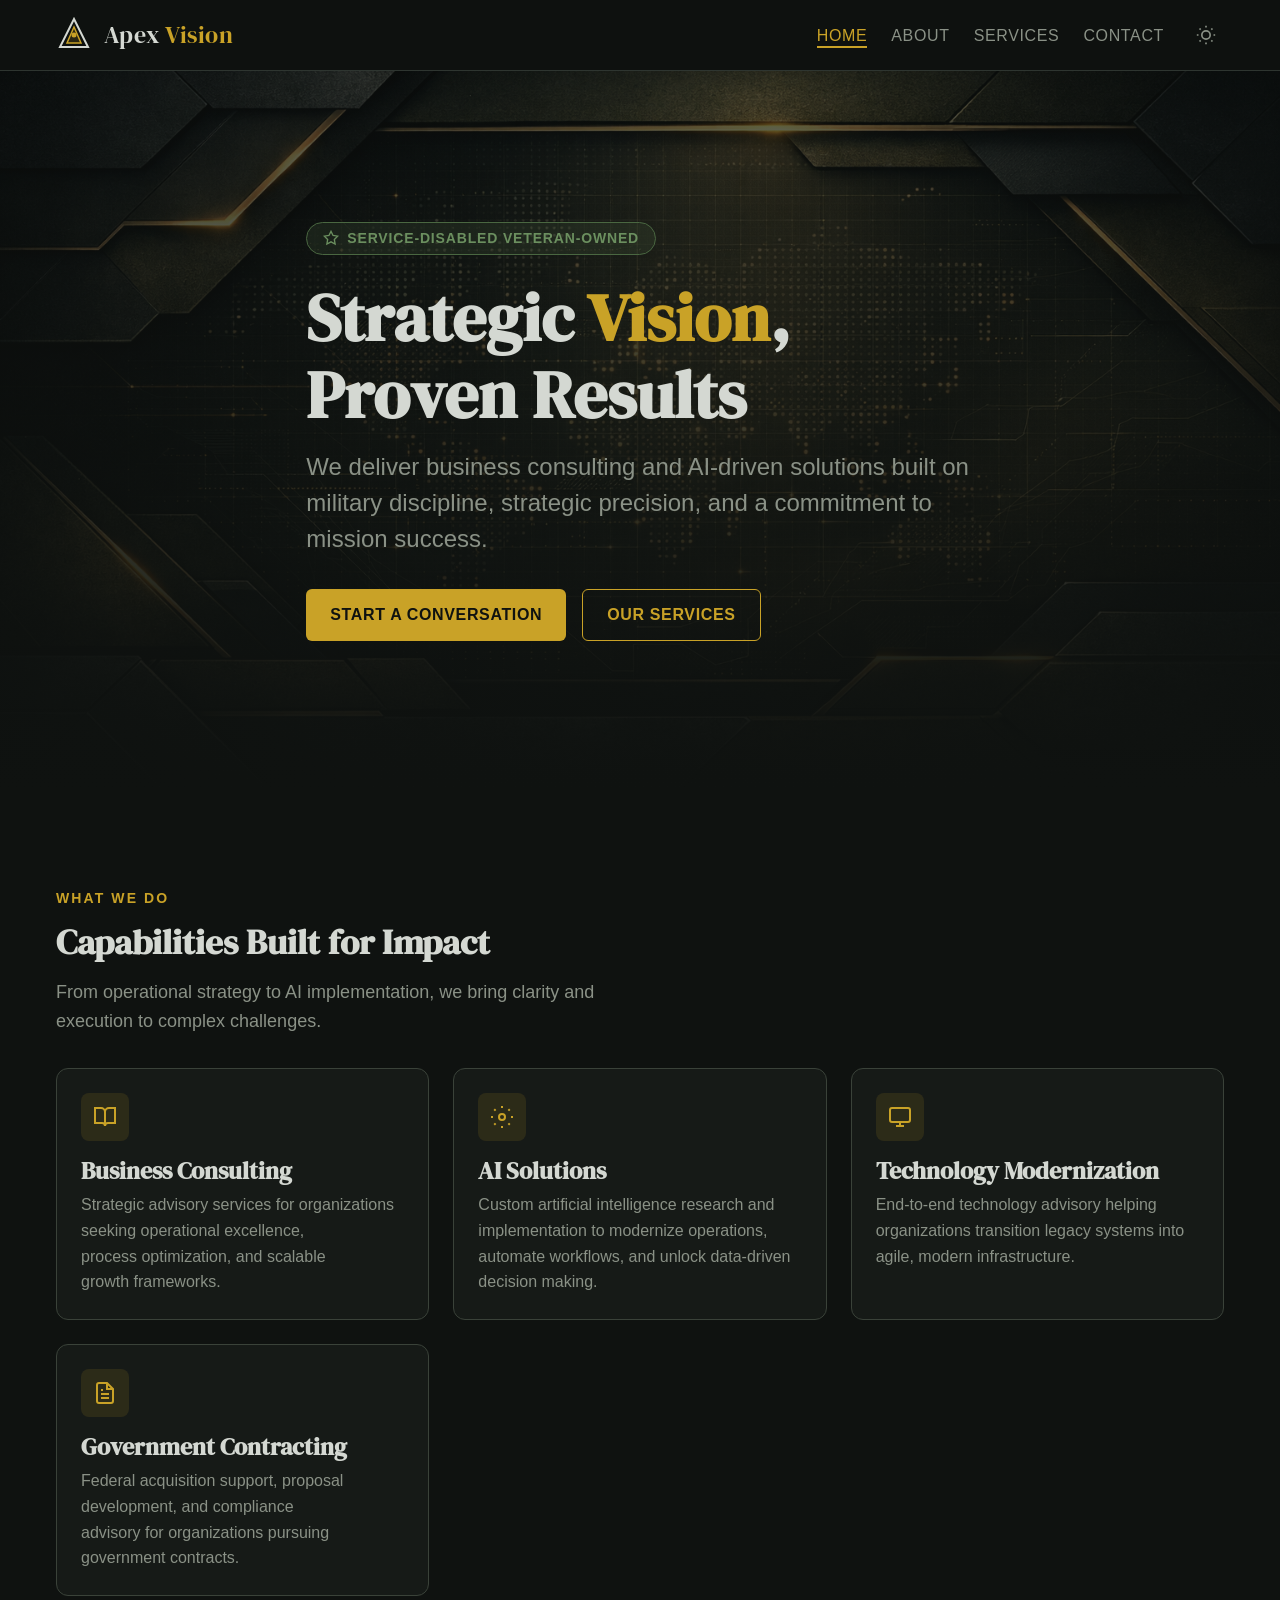
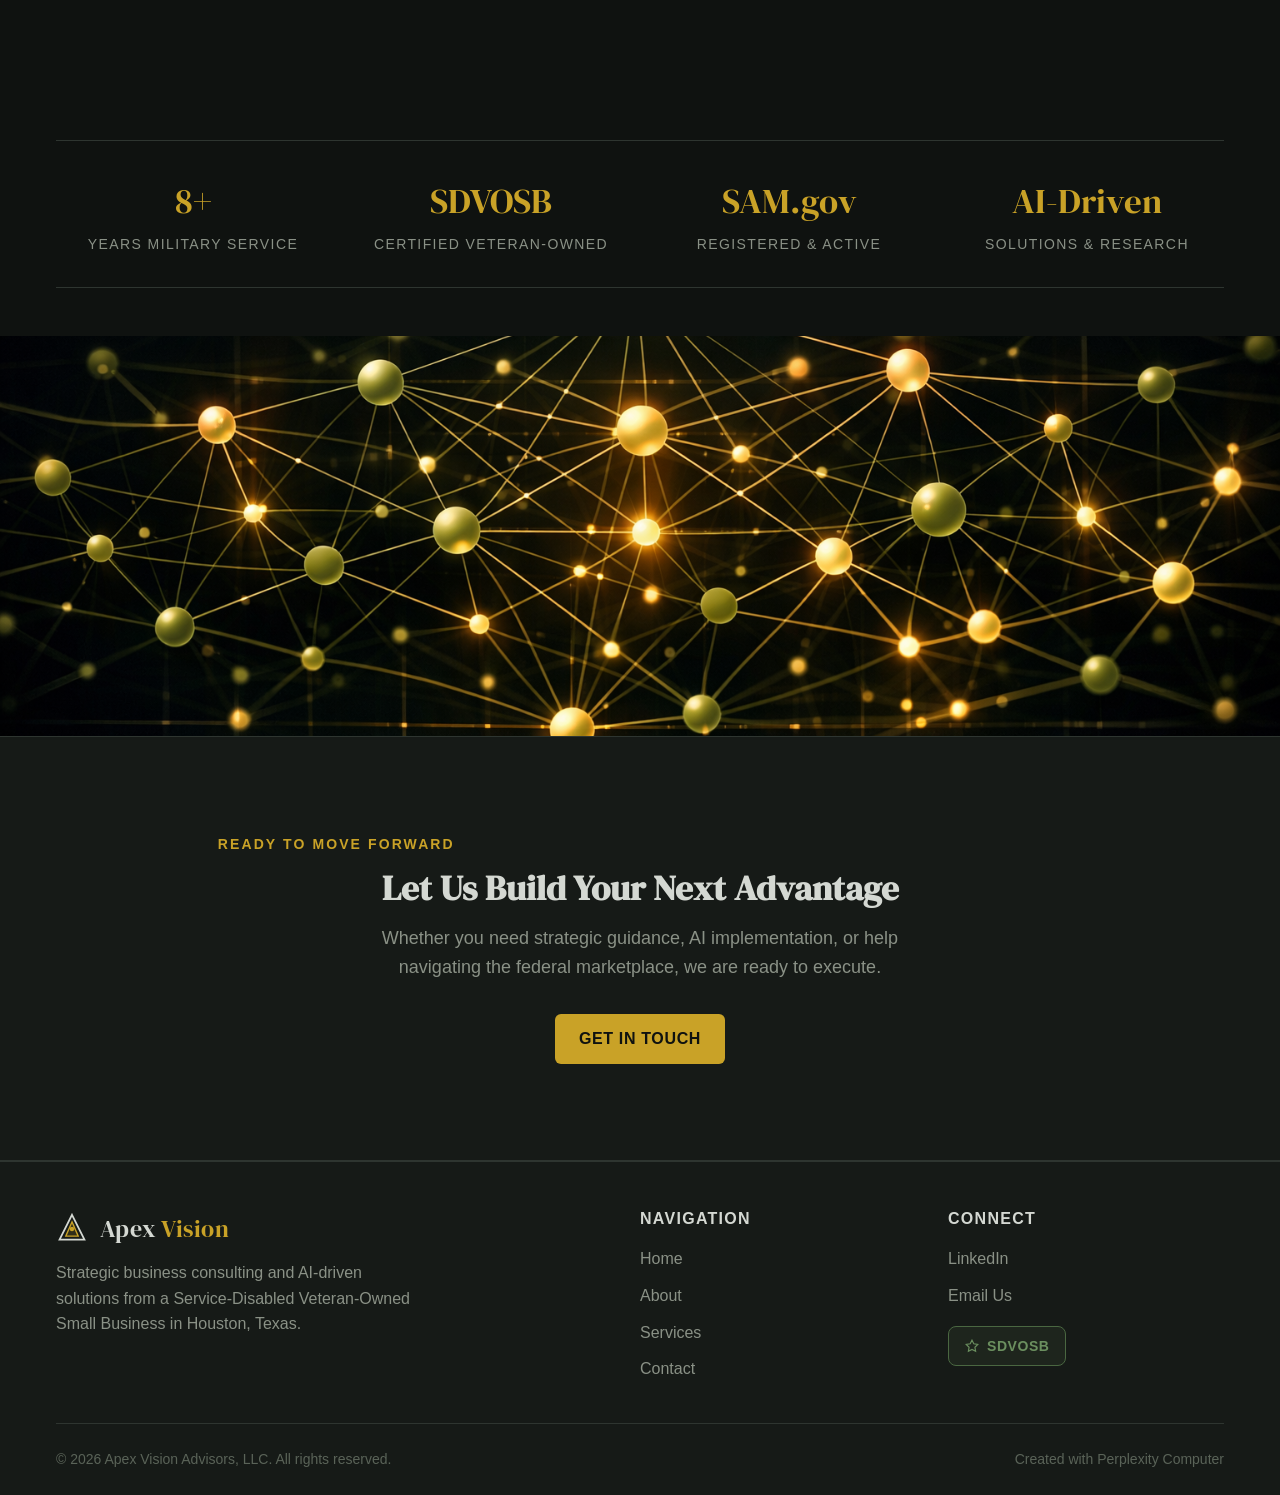
==== index.html @ e8b869d6 "Initial commit via Netlify" ====
<!DOCTYPE html>
<html lang="en" data-theme="dark">
<head>
<!--
   ______                            __
  / ____/___  ____ ___  ____  __  __/ /____  _____
 / /   / __ \/ __ `__ \/ __ \/ / / / __/ _ \/ ___/
/ /___/ /_/ / / / / / / /_/ / /_/ / /_/  __/ /
\____/\____/_/ /_/ /_/ .___/\__,_/\__/\___/_/
                    /_/
        Created with Perplexity Computer
        https://www.perplexity.ai/computer
-->
<meta name="generator" content="Perplexity Computer">
<meta name="author" content="Perplexity Computer">
<meta property="og:see_also" content="https://www.perplexity.ai/computer">
<link rel="author" href="https://www.perplexity.ai/computer">

<meta charset="UTF-8">
<meta name="viewport" content="width=device-width, initial-scale=1.0">
<title>Apex Vision Advisors — Business Consulting & AI Solutions</title>
<meta name="description" content="Apex Vision Advisors is a Service-Disabled Veteran-Owned Small Business delivering strategic consulting and AI-driven solutions to federal and commercial clients.">
<meta property="og:title" content="Apex Vision Advisors — Business Consulting & AI Solutions">
<meta property="og:description" content="Service-Disabled Veteran-Owned consulting firm specializing in business strategy and artificial intelligence.">
<meta property="og:type" content="website">
<link rel="stylesheet" href="./base.css">
<link rel="stylesheet" href="./style.css">
</head>
<body>

<!-- Navigation -->
<nav class="nav" role="navigation" aria-label="Main navigation">
  <div class="nav-inner">
    <a href="./index.html" class="nav-logo" aria-label="Apex Vision Advisors Home">
      <svg width="36" height="36" viewBox="0 0 36 36" fill="none" aria-hidden="true">
        <path d="M18 2L32 30H4L18 2Z" stroke="currentColor" stroke-width="2" fill="none"/>
        <path d="M18 10L25 26H11L18 10Z" stroke="var(--color-primary)" stroke-width="1.5" fill="oklch(from var(--color-primary) l c h / 0.15)"/>
        <circle cx="18" cy="18" r="2.5" fill="var(--color-primary)"/>
      </svg>
      <span class="nav-logo-text">Apex <span>Vision</span></span>
    </a>
    <button class="nav-toggle" aria-label="Toggle menu" onclick="document.querySelector('.nav-links').classList.toggle('open')">
      <span></span><span></span><span></span>
    </button>
    <ul class="nav-links" role="list">
      <li><a href="./index.html" class="active">Home</a></li>
      <li><a href="./about.html">About</a></li>
      <li><a href="./services.html">Services</a></li>
      <li><a href="./contact.html">Contact</a></li>
      <li>
        <button class="theme-toggle" data-theme-toggle aria-label="Switch to light mode">
          <svg width="20" height="20" viewBox="0 0 24 24" fill="none" stroke="currentColor" stroke-width="2">
            <circle cx="12" cy="12" r="5"/><path d="M12 1v2M12 21v2M4.22 4.22l1.42 1.42M18.36 18.36l1.42 1.42M1 12h2M21 12h2M4.22 19.78l1.42-1.42M18.36 5.64l1.42-1.42"/>
          </svg>
        </button>
      </li>
    </ul>
  </div>
</nav>

<!-- Hero Section -->
<section class="hero">
  <div class="hero-bg">
    <img src="./assets/hero-bg.png" alt="" loading="eager">
  </div>
  <div class="hero-content">
    <div class="hero-badge">
      <svg viewBox="0 0 24 24" fill="none" stroke="currentColor" stroke-width="2"><path d="M12 2l3.09 6.26L22 9.27l-5 4.87 1.18 6.88L12 17.77l-6.18 3.25L7 14.14 2 9.27l6.91-1.01L12 2z"/></svg>
      Service-Disabled Veteran-Owned
    </div>
    <h1>Strategic <span class="gold">Vision</span>, Proven Results</h1>
    <p class="hero-sub">We deliver business consulting and AI-driven solutions built on military discipline, strategic precision, and a commitment to mission success.</p>
    <div class="hero-actions">
      <a href="./contact.html" class="btn btn-primary">Start a Conversation</a>
      <a href="./services.html" class="btn btn-outline">Our Services</a>
    </div>
  </div>
</section>

<!-- Services Overview -->
<section class="section">
  <div class="container">
    <p class="section-label reveal">What We Do</p>
    <h2 class="section-title reveal">Capabilities Built for Impact</h2>
    <p class="section-desc reveal">From operational strategy to AI implementation, we bring clarity and execution to complex challenges.</p>

    <div class="services-grid">
      <div class="card reveal">
        <div class="card-icon">
          <svg viewBox="0 0 24 24" fill="none" stroke="currentColor" stroke-width="2"><path d="M2 3h6a4 4 0 0 1 4 4v14a3 3 0 0 0-3-3H2z"/><path d="M22 3h-6a4 4 0 0 0-4 4v14a3 3 0 0 1 3-3h7z"/></svg>
        </div>
        <h3>Business Consulting</h3>
        <p>Strategic advisory services for organizations seeking operational excellence, process optimization, and scalable growth frameworks.</p>
      </div>
      <div class="card reveal">
        <div class="card-icon">
          <svg viewBox="0 0 24 24" fill="none" stroke="currentColor" stroke-width="2"><circle cx="12" cy="12" r="3"/><path d="M12 1v2M12 21v2M4.22 4.22l1.42 1.42M18.36 18.36l1.42 1.42M1 12h2M21 12h2M4.22 19.78l1.42-1.42M18.36 5.64l1.42-1.42"/></svg>
        </div>
        <h3>AI Solutions</h3>
        <p>Custom artificial intelligence research and implementation to modernize operations, automate workflows, and unlock data-driven decision making.</p>
      </div>
      <div class="card reveal">
        <div class="card-icon">
          <svg viewBox="0 0 24 24" fill="none" stroke="currentColor" stroke-width="2"><rect x="2" y="3" width="20" height="14" rx="2" ry="2"/><line x1="8" y1="21" x2="16" y2="21"/><line x1="12" y1="17" x2="12" y2="21"/></svg>
        </div>
        <h3>Technology Modernization</h3>
        <p>End-to-end technology advisory helping organizations transition legacy systems into agile, modern infrastructure.</p>
      </div>
      <div class="card reveal">
        <div class="card-icon">
          <svg viewBox="0 0 24 24" fill="none" stroke="currentColor" stroke-width="2"><path d="M14 2H6a2 2 0 0 0-2 2v16a2 2 0 0 0 2 2h12a2 2 0 0 0 2-2V8z"/><polyline points="14 2 14 8 20 8"/><line x1="16" y1="13" x2="8" y2="13"/><line x1="16" y1="17" x2="8" y2="17"/><polyline points="10 9 9 9 8 9"/></svg>
        </div>
        <h3>Government Contracting</h3>
        <p>Federal acquisition support, proposal development, and compliance advisory for organizations pursuing government contracts.</p>
      </div>
    </div>
  </div>
</section>

<!-- Stats -->
<section class="section" style="padding-top:0;padding-bottom:0;">
  <div class="container">
    <div class="stats-bar reveal">
      <div class="stat">
        <div class="stat-number">8+</div>
        <div class="stat-label">Years Military Service</div>
      </div>
      <div class="stat">
        <div class="stat-number">SDVOSB</div>
        <div class="stat-label">Certified Veteran-Owned</div>
      </div>
      <div class="stat">
        <div class="stat-number">SAM.gov</div>
        <div class="stat-label">Registered & Active</div>
      </div>
      <div class="stat">
        <div class="stat-number">AI-Driven</div>
        <div class="stat-label">Solutions & Research</div>
      </div>
    </div>
  </div>
</section>

<!-- Full-bleed image divider -->
<div class="full-bleed-image reveal">
  <img src="./assets/ai-services.png" alt="Artificial intelligence neural network visualization" loading="lazy">
</div>

<!-- CTA Section -->
<section class="cta-section">
  <div class="container">
    <p class="section-label reveal">Ready to Move Forward</p>
    <h2 class="section-title reveal">Let Us Build Your Next Advantage</h2>
    <p class="section-desc reveal">Whether you need strategic guidance, AI implementation, or help navigating the federal marketplace, we are ready to execute.</p>
    <div style="margin-top:var(--space-8);" class="reveal">
      <a href="./contact.html" class="btn btn-primary">Get in Touch</a>
    </div>
  </div>
</section>

<!-- Footer -->
<footer class="footer">
  <div class="container">
    <div class="footer-grid">
      <div class="footer-brand">
        <a href="./index.html" class="nav-logo" aria-label="Apex Vision Advisors Home">
          <svg width="32" height="32" viewBox="0 0 36 36" fill="none" aria-hidden="true">
            <path d="M18 2L32 30H4L18 2Z" stroke="currentColor" stroke-width="2" fill="none"/>
            <path d="M18 10L25 26H11L18 10Z" stroke="var(--color-primary)" stroke-width="1.5" fill="oklch(from var(--color-primary) l c h / 0.15)"/>
            <circle cx="18" cy="18" r="2.5" fill="var(--color-primary)"/>
          </svg>
          <span class="nav-logo-text">Apex <span>Vision</span></span>
        </a>
        <p>Strategic business consulting and AI-driven solutions from a Service-Disabled Veteran-Owned Small Business in Houston, Texas.</p>
      </div>
      <div>
        <h4>Navigation</h4>
        <ul class="footer-links" role="list">
          <li><a href="./index.html">Home</a></li>
          <li><a href="./about.html">About</a></li>
          <li><a href="./services.html">Services</a></li>
          <li><a href="./contact.html">Contact</a></li>
        </ul>
      </div>
      <div>
        <h4>Connect</h4>
        <ul class="footer-links" role="list">
          <li><a href="https://www.linkedin.com/in/mr-jones2/" target="_blank" rel="noopener noreferrer">LinkedIn</a></li>
          <li><a href="mailto:apexvisionadvisors@gmail.com">Email Us</a></li>
        </ul>
        <div style="margin-top:var(--space-4);">
          <span class="sdvosb-badge">
            <svg width="14" height="14" viewBox="0 0 24 24" fill="none" stroke="currentColor" stroke-width="2"><path d="M12 2l3.09 6.26L22 9.27l-5 4.87 1.18 6.88L12 17.77l-6.18 3.25L7 14.14 2 9.27l6.91-1.01L12 2z"/></svg>
            SDVOSB
          </span>
        </div>
      </div>
    </div>
    <div class="footer-bottom">
      <p>&copy; 2026 Apex Vision Advisors, LLC. All rights reserved.</p>
      <a href="https://www.perplexity.ai/computer" target="_blank" rel="noopener noreferrer">Created with Perplexity Computer</a>
    </div>
  </div>
</footer>

<script src="./app.js"></script>
</body>
</html>
---- base.css ----
/* base.css */
*, *::before, *::after { box-sizing: border-box; margin: 0; padding: 0; }

html {
  -moz-text-size-adjust: none;
  -webkit-text-size-adjust: none;
  text-size-adjust: none;
  -webkit-font-smoothing: antialiased;
  -moz-osx-font-smoothing: grayscale;
  text-rendering: optimizeLegibility;
  scroll-behavior: smooth;
  hanging-punctuation: first last;
  scroll-padding-top: var(--space-16);
}

body {
  min-height: 100dvh;
  line-height: 1.6;
  font-family: var(--font-body, sans-serif);
  font-size: var(--text-base);
  color: var(--color-text);
  background-color: var(--color-bg);
}

img, picture, video, canvas, svg { display: block; max-width: 100%; height: auto; }
ul[role="list"], ol[role="list"] { list-style: none; }
input, button, textarea, select { font: inherit; color: inherit; }

h1, h2, h3, h4, h5, h6 { text-wrap: balance; line-height: 1.15; }
p, li, figcaption { text-wrap: pretty; max-width: 72ch; }

::selection {
  background: oklch(from var(--color-primary) l c h / 0.25);
  color: var(--color-text);
}

:focus-visible {
  outline: 2px solid var(--color-primary);
  outline-offset: 3px;
  border-radius: var(--radius-sm);
}

@media (prefers-reduced-motion: reduce) {
  *, *::before, *::after {
    animation-duration: 0.01ms !important;
    animation-iteration-count: 1 !important;
    transition-duration: 0.01ms !important;
    scroll-behavior: auto !important;
  }
}

button { cursor: pointer; background: none; border: none; }
table { border-collapse: collapse; width: 100%; }

a, button, [role="button"], [role="link"], input, textarea, select {
  transition: color var(--transition-interactive),
              background var(--transition-interactive),
              border-color var(--transition-interactive),
              box-shadow var(--transition-interactive);
}

.sr-only {
  position: absolute; width: 1px; height: 1px; padding: 0; margin: -1px;
  overflow: hidden; clip: rect(0, 0, 0, 0); white-space: nowrap; border-width: 0;
}
---- style.css ----
/* ========================================
   APEX VISION ADVISORS — Design Tokens & Styles
   Military-Inspired: Dark Slate, OD Green, Gold
   ======================================== */

/* --- Fonts --- */
@import url('https://api.fontshare.com/v2/css?f[]=general-sans@400,500,600,700&display=swap');
@import url('https://fonts.googleapis.com/css2?family=DM+Serif+Display:ital@0;1&display=swap');

/* --- Type Scale --- */
:root {
  --text-xs:   clamp(0.75rem,  0.7rem  + 0.25vw, 0.875rem);
  --text-sm:   clamp(0.875rem, 0.8rem  + 0.35vw, 1rem);
  --text-base: clamp(1rem,     0.95rem + 0.25vw, 1.125rem);
  --text-lg:   clamp(1.125rem, 1rem    + 0.75vw, 1.5rem);
  --text-xl:   clamp(1.5rem,   1.2rem  + 1.25vw, 2.25rem);
  --text-2xl:  clamp(2rem,     1.2rem  + 2.5vw,  3.5rem);
  --text-3xl:  clamp(2.5rem,   1rem    + 4vw,    5rem);

  /* Spacing */
  --space-1:  0.25rem;
  --space-2:  0.5rem;
  --space-3:  0.75rem;
  --space-4:  1rem;
  --space-5:  1.25rem;
  --space-6:  1.5rem;
  --space-8:  2rem;
  --space-10: 2.5rem;
  --space-12: 3rem;
  --space-16: 4rem;
  --space-20: 5rem;
  --space-24: 6rem;
  --space-32: 8rem;

  /* Radius */
  --radius-sm: 0.375rem;
  --radius-md: 0.5rem;
  --radius-lg: 0.75rem;
  --radius-xl: 1rem;
  --radius-full: 9999px;

  /* Transitions */
  --transition-interactive: 180ms cubic-bezier(0.16, 1, 0.3, 1);

  /* Content widths */
  --content-narrow: 640px;
  --content-default: 960px;
  --content-wide: 1200px;
  --content-full: 100%;

  /* Fonts */
  --font-display: 'DM Serif Display', Georgia, serif;
  --font-body: 'General Sans', 'Helvetica Neue', sans-serif;
}

/* --- Military-Inspired Color Palette --- */
:root, [data-theme="dark"] {
  /* Surfaces — dark slate */
  --color-bg:             #0f1210;
  --color-surface:        #161a17;
  --color-surface-2:      #1c211e;
  --color-surface-offset: #1a1f1b;
  --color-surface-offset-2: #212722;
  --color-surface-dynamic: #2a302b;
  --color-divider:        #2e3530;
  --color-border:         #3a4239;

  /* Text */
  --color-text:           #d4d8d2;
  --color-text-muted:     #8a9186;
  --color-text-faint:     #5a6358;
  --color-text-inverse:   #0f1210;

  /* Primary — Gold accent */
  --color-primary:        #c9a227;
  --color-primary-hover:  #dbb63a;
  --color-primary-active: #a88520;
  --color-primary-highlight: #3a3524;

  /* OD Green accent */
  --color-green:          #4a6741;
  --color-green-hover:    #5a7a50;
  --color-green-light:    #6b8f5f;

  /* Error */
  --color-error:          #c45050;
  --color-error-hover:    #a83a3a;

  /* Success */
  --color-success:        #5a8a45;
  --color-success-hover:  #4a7535;

  /* Shadows */
  --shadow-sm: 0 1px 2px oklch(0 0 0 / 0.25);
  --shadow-md: 0 4px 12px oklch(0 0 0 / 0.35);
  --shadow-lg: 0 12px 32px oklch(0 0 0 / 0.45);
}

[data-theme="light"] {
  --color-bg:             #f0efe8;
  --color-surface:        #f5f4ef;
  --color-surface-2:      #fafaf6;
  --color-surface-offset: #e8e7e0;
  --color-surface-offset-2: #deddd6;
  --color-surface-dynamic: #d5d4cd;
  --color-divider:        #c8c7c0;
  --color-border:         #b5b4ad;

  --color-text:           #1a1e18;
  --color-text-muted:     #5a5e55;
  --color-text-faint:     #9a9e95;
  --color-text-inverse:   #f0efe8;

  --color-primary:        #8a6e10;
  --color-primary-hover:  #705a08;
  --color-primary-active: #5a4805;
  --color-primary-highlight: #e8e0c0;

  --color-green:          #3a5530;
  --color-green-hover:    #2a4520;
  --color-green-light:    #4a6540;

  --color-error:          #a03030;
  --color-error-hover:    #802020;

  --color-success:        #3a6a25;

  --shadow-sm: 0 1px 2px oklch(0.2 0.01 80 / 0.08);
  --shadow-md: 0 4px 12px oklch(0.2 0.01 80 / 0.10);
  --shadow-lg: 0 12px 32px oklch(0.2 0.01 80 / 0.14);
}

/* ========== GLOBAL COMPONENTS ========== */

/* Nav */
.nav {
  position: sticky;
  top: 0;
  z-index: 100;
  background: oklch(from var(--color-bg) l c h / 0.92);
  backdrop-filter: blur(16px);
  border-bottom: 1px solid var(--color-divider);
  padding: var(--space-4) 0;
}
.nav-inner {
  max-width: var(--content-wide);
  margin-inline: auto;
  padding-inline: var(--space-4);
  display: flex;
  align-items: center;
  justify-content: space-between;
}
.nav-logo {
  display: flex;
  align-items: center;
  gap: var(--space-3);
  text-decoration: none;
  color: var(--color-text);
}
.nav-logo-text {
  font-family: var(--font-display);
  font-size: var(--text-lg);
  letter-spacing: 0.02em;
}
.nav-logo-text span {
  color: var(--color-primary);
}
.nav-links {
  display: flex;
  gap: var(--space-6);
  align-items: center;
  list-style: none;
}
.nav-links a {
  font-size: var(--text-sm);
  color: var(--color-text-muted);
  text-decoration: none;
  font-weight: 500;
  letter-spacing: 0.04em;
  text-transform: uppercase;
  position: relative;
  padding-bottom: 2px;
}
.nav-links a:hover,
.nav-links a.active {
  color: var(--color-primary);
}
.nav-links a::after {
  content: '';
  position: absolute;
  bottom: -2px;
  left: 0;
  width: 0;
  height: 2px;
  background: var(--color-primary);
  transition: width 0.3s ease;
}
.nav-links a:hover::after,
.nav-links a.active::after {
  width: 100%;
}

/* Mobile menu toggle */
.nav-toggle {
  display: none;
  flex-direction: column;
  gap: 5px;
  cursor: pointer;
  padding: var(--space-2);
}
.nav-toggle span {
  width: 24px;
  height: 2px;
  background: var(--color-text);
  transition: all 0.3s ease;
}

@media (max-width: 768px) {
  .nav-toggle { display: flex; }
  .nav-links {
    display: none;
    position: absolute;
    top: 100%;
    left: 0;
    right: 0;
    background: var(--color-surface);
    border-bottom: 1px solid var(--color-divider);
    flex-direction: column;
    padding: var(--space-6) var(--space-4);
    gap: var(--space-4);
  }
  .nav-links.open { display: flex; }
}

/* Theme toggle */
.theme-toggle {
  padding: var(--space-2);
  border-radius: var(--radius-md);
  color: var(--color-text-muted);
}
.theme-toggle:hover {
  color: var(--color-primary);
  background: var(--color-surface-offset);
}

/* Buttons */
.btn {
  display: inline-flex;
  align-items: center;
  gap: var(--space-2);
  padding: var(--space-3) var(--space-6);
  font-size: var(--text-sm);
  font-weight: 600;
  letter-spacing: 0.04em;
  text-transform: uppercase;
  text-decoration: none;
  border-radius: var(--radius-sm);
  transition: all var(--transition-interactive);
}
.btn-primary {
  background: var(--color-primary);
  color: var(--color-text-inverse);
}
.btn-primary:hover {
  background: var(--color-primary-hover);
  box-shadow: 0 0 20px oklch(from var(--color-primary) l c h / 0.3);
}
.btn-outline {
  border: 1px solid var(--color-primary);
  color: var(--color-primary);
  background: transparent;
}
.btn-outline:hover {
  background: var(--color-primary);
  color: var(--color-text-inverse);
}

/* Sections */
.section {
  padding: clamp(var(--space-12), 8vw, var(--space-24)) 0;
}
.container {
  max-width: var(--content-wide);
  margin-inline: auto;
  padding-inline: var(--space-4);
}
.section-label {
  font-size: var(--text-xs);
  font-weight: 600;
  letter-spacing: 0.15em;
  text-transform: uppercase;
  color: var(--color-primary);
  margin-bottom: var(--space-3);
}
.section-title {
  font-family: var(--font-display);
  font-size: var(--text-xl);
  color: var(--color-text);
  margin-bottom: var(--space-4);
}
.section-desc {
  font-size: var(--text-base);
  color: var(--color-text-muted);
  max-width: 60ch;
}

/* Hero */
.hero {
  position: relative;
  min-height: 80vh;
  display: flex;
  align-items: center;
  overflow: hidden;
}
.hero-bg {
  position: absolute;
  inset: 0;
  z-index: 0;
}
.hero-bg img {
  width: 100%;
  height: 100%;
  object-fit: cover;
  opacity: 0.5;
}
.hero-bg::after {
  content: '';
  position: absolute;
  inset: 0;
  background: linear-gradient(
    180deg,
    oklch(from var(--color-bg) l c h / 0.3) 0%,
    oklch(from var(--color-bg) l c h / 0.7) 60%,
    var(--color-bg) 100%
  );
}
.hero-content {
  position: relative;
  z-index: 1;
  max-width: var(--content-wide);
  margin-inline: auto;
  padding: var(--space-16) var(--space-4);
}
.hero-badge {
  display: inline-flex;
  align-items: center;
  gap: var(--space-2);
  padding: var(--space-1) var(--space-4);
  background: oklch(from var(--color-green) l c h / 0.2);
  border: 1px solid var(--color-green);
  border-radius: var(--radius-full);
  font-size: var(--text-xs);
  font-weight: 600;
  letter-spacing: 0.06em;
  text-transform: uppercase;
  color: var(--color-green-light);
  margin-bottom: var(--space-6);
}
.hero-badge svg {
  width: 16px;
  height: 16px;
}
.hero h1 {
  font-family: var(--font-display);
  font-size: var(--text-3xl);
  color: var(--color-text);
  margin-bottom: var(--space-4);
  max-width: 16ch;
}
.hero h1 .gold {
  color: var(--color-primary);
}
.hero-sub {
  font-size: var(--text-lg);
  color: var(--color-text-muted);
  max-width: 50ch;
  margin-bottom: var(--space-8);
  line-height: 1.5;
}
.hero-actions {
  display: flex;
  gap: var(--space-4);
  flex-wrap: wrap;
}

/* Cards */
.card {
  background: var(--color-surface);
  border: 1px solid var(--color-border);
  border-radius: var(--radius-lg);
  padding: var(--space-6);
  transition: all var(--transition-interactive);
}
.card:hover {
  border-color: var(--color-primary);
  box-shadow: 0 0 24px oklch(from var(--color-primary) l c h / 0.08);
  transform: translateY(-2px);
}
.card-icon {
  width: 48px;
  height: 48px;
  background: oklch(from var(--color-primary) l c h / 0.12);
  border-radius: var(--radius-md);
  display: flex;
  align-items: center;
  justify-content: center;
  margin-bottom: var(--space-4);
  color: var(--color-primary);
}
.card-icon svg {
  width: 24px;
  height: 24px;
}
.card h3 {
  font-family: var(--font-display);
  font-size: var(--text-lg);
  margin-bottom: var(--space-2);
}
.card p {
  font-size: var(--text-sm);
  color: var(--color-text-muted);
  line-height: 1.6;
}

/* Services grid */
.services-grid {
  display: grid;
  grid-template-columns: repeat(auto-fill, minmax(min(300px, 100%), 1fr));
  gap: var(--space-6);
  margin-top: var(--space-8);
}

/* Stats bar */
.stats-bar {
  display: grid;
  grid-template-columns: repeat(auto-fit, minmax(150px, 1fr));
  gap: var(--space-6);
  padding: var(--space-8) 0;
  border-top: 1px solid var(--color-divider);
  border-bottom: 1px solid var(--color-divider);
  margin: var(--space-12) 0;
}
.stat {
  text-align: center;
}
.stat-number {
  font-family: var(--font-display);
  font-size: var(--text-xl);
  color: var(--color-primary);
  margin-bottom: var(--space-1);
}
.stat-label {
  font-size: var(--text-xs);
  color: var(--color-text-muted);
  text-transform: uppercase;
  letter-spacing: 0.1em;
}

/* CTA Section */
.cta-section {
  background: var(--color-surface);
  border-top: 1px solid var(--color-divider);
  border-bottom: 1px solid var(--color-divider);
  text-align: center;
  padding: clamp(var(--space-12), 8vw, var(--space-24)) 0;
}
.cta-section .section-title {
  margin-inline: auto;
}
.cta-section .section-desc {
  margin-inline: auto;
  margin-bottom: var(--space-8);
}

/* Full-bleed image */
.full-bleed-image {
  width: 100%;
  max-height: 400px;
  overflow: hidden;
}
.full-bleed-image img {
  width: 100%;
  height: 400px;
  object-fit: cover;
}

/* About page */
.about-hero {
  position: relative;
  padding: clamp(var(--space-16), 10vw, var(--space-32)) 0;
  overflow: hidden;
}
.about-hero-bg {
  position: absolute;
  inset: 0;
  z-index: 0;
}
.about-hero-bg img {
  width: 100%;
  height: 100%;
  object-fit: cover;
  opacity: 0.3;
}
.about-hero-bg::after {
  content: '';
  position: absolute;
  inset: 0;
  background: linear-gradient(180deg, var(--color-bg) 0%, oklch(from var(--color-bg) l c h / 0.6) 50%, var(--color-bg) 100%);
}
.about-content {
  position: relative;
  z-index: 1;
}
.about-grid {
  display: grid;
  grid-template-columns: 1fr 1fr;
  gap: var(--space-12);
  align-items: center;
}
@media (max-width: 768px) {
  .about-grid { grid-template-columns: 1fr; }
}
.about-text h2 {
  font-family: var(--font-display);
  font-size: var(--text-xl);
  margin-bottom: var(--space-4);
}
.about-text p {
  color: var(--color-text-muted);
  margin-bottom: var(--space-4);
  line-height: 1.7;
}

/* Values */
.values-grid {
  display: grid;
  grid-template-columns: repeat(auto-fill, minmax(min(250px, 100%), 1fr));
  gap: var(--space-6);
  margin-top: var(--space-8);
}
.value-card {
  padding: var(--space-6);
  border-left: 3px solid var(--color-primary);
  background: var(--color-surface);
}
.value-card h3 {
  font-family: var(--font-display);
  font-size: var(--text-lg);
  margin-bottom: var(--space-2);
}
.value-card p {
  font-size: var(--text-sm);
  color: var(--color-text-muted);
}

/* Contact form */
.contact-grid {
  display: grid;
  grid-template-columns: 1fr 1.2fr;
  gap: var(--space-12);
}
@media (max-width: 768px) {
  .contact-grid { grid-template-columns: 1fr; }
}
.contact-info-card {
  display: flex;
  align-items: flex-start;
  gap: var(--space-4);
  padding: var(--space-4) 0;
  border-bottom: 1px solid var(--color-divider);
}
.contact-info-card svg {
  width: 20px;
  height: 20px;
  color: var(--color-primary);
  flex-shrink: 0;
  margin-top: 3px;
}
.contact-info-card h4 {
  font-size: var(--text-sm);
  font-weight: 600;
  margin-bottom: var(--space-1);
}
.contact-info-card p,
.contact-info-card a {
  font-size: var(--text-sm);
  color: var(--color-text-muted);
  text-decoration: none;
}
.contact-info-card a:hover {
  color: var(--color-primary);
}
.form-group {
  margin-bottom: var(--space-4);
}
.form-group label {
  display: block;
  font-size: var(--text-sm);
  font-weight: 500;
  margin-bottom: var(--space-2);
  color: var(--color-text);
}
.form-group input,
.form-group textarea,
.form-group select {
  width: 100%;
  padding: var(--space-3) var(--space-4);
  background: var(--color-surface);
  border: 1px solid var(--color-border);
  border-radius: var(--radius-md);
  font-size: var(--text-base);
  color: var(--color-text);
}
.form-group input:focus,
.form-group textarea:focus,
.form-group select:focus {
  outline: none;
  border-color: var(--color-primary);
  box-shadow: 0 0 0 3px oklch(from var(--color-primary) l c h / 0.15);
}
.form-group textarea {
  resize: vertical;
  min-height: 120px;
}
.form-row {
  display: grid;
  grid-template-columns: 1fr 1fr;
  gap: var(--space-4);
}
@media (max-width: 480px) {
  .form-row { grid-template-columns: 1fr; }
}
.form-success {
  display: none;
  padding: var(--space-4);
  background: oklch(from var(--color-success) l c h / 0.15);
  border: 1px solid var(--color-success);
  border-radius: var(--radius-md);
  color: var(--color-success);
  text-align: center;
  font-weight: 500;
}

/* Footer */
.footer {
  background: var(--color-surface);
  border-top: 1px solid var(--color-divider);
  padding: var(--space-12) 0 var(--space-6);
}
.footer-grid {
  display: grid;
  grid-template-columns: 2fr 1fr 1fr;
  gap: var(--space-8);
  margin-bottom: var(--space-8);
}
@media (max-width: 768px) {
  .footer-grid { grid-template-columns: 1fr; }
}
.footer-brand p {
  color: var(--color-text-muted);
  font-size: var(--text-sm);
  margin-top: var(--space-3);
  max-width: 40ch;
}
.footer h4 {
  font-size: var(--text-sm);
  font-weight: 600;
  text-transform: uppercase;
  letter-spacing: 0.08em;
  color: var(--color-text);
  margin-bottom: var(--space-4);
}
.footer-links {
  list-style: none;
}
.footer-links li {
  margin-bottom: var(--space-2);
}
.footer-links a {
  color: var(--color-text-muted);
  font-size: var(--text-sm);
  text-decoration: none;
}
.footer-links a:hover {
  color: var(--color-primary);
}
.footer-bottom {
  border-top: 1px solid var(--color-divider);
  padding-top: var(--space-6);
  display: flex;
  justify-content: space-between;
  align-items: center;
  flex-wrap: wrap;
  gap: var(--space-4);
}
.footer-bottom p,
.footer-bottom a {
  font-size: var(--text-xs);
  color: var(--color-text-faint);
  text-decoration: none;
}
.footer-bottom a:hover {
  color: var(--color-primary);
}

/* SDVOSB badge */
.sdvosb-badge {
  display: inline-flex;
  align-items: center;
  gap: var(--space-2);
  padding: var(--space-2) var(--space-4);
  background: oklch(from var(--color-green) l c h / 0.15);
  border: 1px solid var(--color-green);
  border-radius: var(--radius-md);
  font-size: var(--text-xs);
  font-weight: 600;
  color: var(--color-green-light);
  letter-spacing: 0.04em;
}

/* Page hero (interior pages) */
.page-hero {
  padding: clamp(var(--space-12), 8vw, var(--space-20)) 0;
  border-bottom: 1px solid var(--color-divider);
}
.page-hero h1 {
  font-family: var(--font-display);
  font-size: var(--text-2xl);
  margin-bottom: var(--space-3);
}
.page-hero p {
  font-size: var(--text-base);
  color: var(--color-text-muted);
  max-width: 55ch;
}

/* Scroll reveal animations */
.reveal {
  opacity: 0;
  transform: translateY(20px);
  transition: opacity 0.6s ease, transform 0.6s ease;
}
.reveal.visible {
  opacity: 1;
  transform: translateY(0);
}

/* ========== ENHANCED MOBILE STYLES ========== */
@media (max-width: 768px) {
  /* Hero adjustments */
  .hero {
    min-height: 90vh;
  }
  .hero h1 {
    font-size: clamp(2rem, 6vw, 3rem);
    max-width: 100%;
  }
  .hero-sub {
    font-size: var(--text-base);
  }
  .hero-actions {
    flex-direction: column;
  }
  .hero-actions .btn {
    width: 100%;
    justify-content: center;
    padding: var(--space-4) var(--space-6);
    min-height: 48px;
  }
  .hero-content {
    padding: var(--space-8) var(--space-4);
  }

  /* Cards stack properly */
  .services-grid {
    grid-template-columns: 1fr;
    gap: var(--space-4);
  }
  .card {
    padding: var(--space-5);
  }

  /* Stats bar stacks */
  .stats-bar {
    grid-template-columns: 1fr 1fr;
    gap: var(--space-4);
  }

  /* About grid */
  .about-grid {
    grid-template-columns: 1fr;
    gap: var(--space-8);
  }

  /* Values stack */
  .values-grid {
    grid-template-columns: 1fr;
    gap: var(--space-4);
  }

  /* Contact grid */
  .contact-grid {
    grid-template-columns: 1fr;
    gap: var(--space-8);
  }
  .form-row {
    grid-template-columns: 1fr;
  }

  /* Footer stacks */
  .footer-grid {
    grid-template-columns: 1fr;
    gap: var(--space-6);
  }
  .footer-bottom {
    flex-direction: column;
    text-align: center;
  }

  /* Section spacing tighter on mobile */
  .section {
    padding: var(--space-10) 0;
  }
  .section-title {
    font-size: clamp(1.3rem, 5vw, 2rem);
  }
  .page-hero h1 {
    font-size: clamp(1.5rem, 6vw, 2.5rem);
  }

  /* Full bleed image shorter on mobile */
  .full-bleed-image img {
    height: 250px;
  }

  /* Nav open state */
  .nav-links.open {
    display: flex;
  }

  /* Touch-friendly tap targets */
  .nav-links a {
    padding: var(--space-2) 0;
    min-height: 44px;
    display: flex;
    align-items: center;
  }
  .contact-info-card a,
  .footer-links a {
    min-height: 44px;
    display: inline-flex;
    align-items: center;
  }
}

/* Extra small screens (iPhone SE, 375px) */
@media (max-width: 400px) {
  .hero h1 {
    font-size: 1.75rem;
  }
  .hero-badge {
    font-size: 0.65rem;
  }
  .stats-bar {
    grid-template-columns: 1fr;
  }
  .stat-number {
    font-size: var(--text-lg);
  }
}
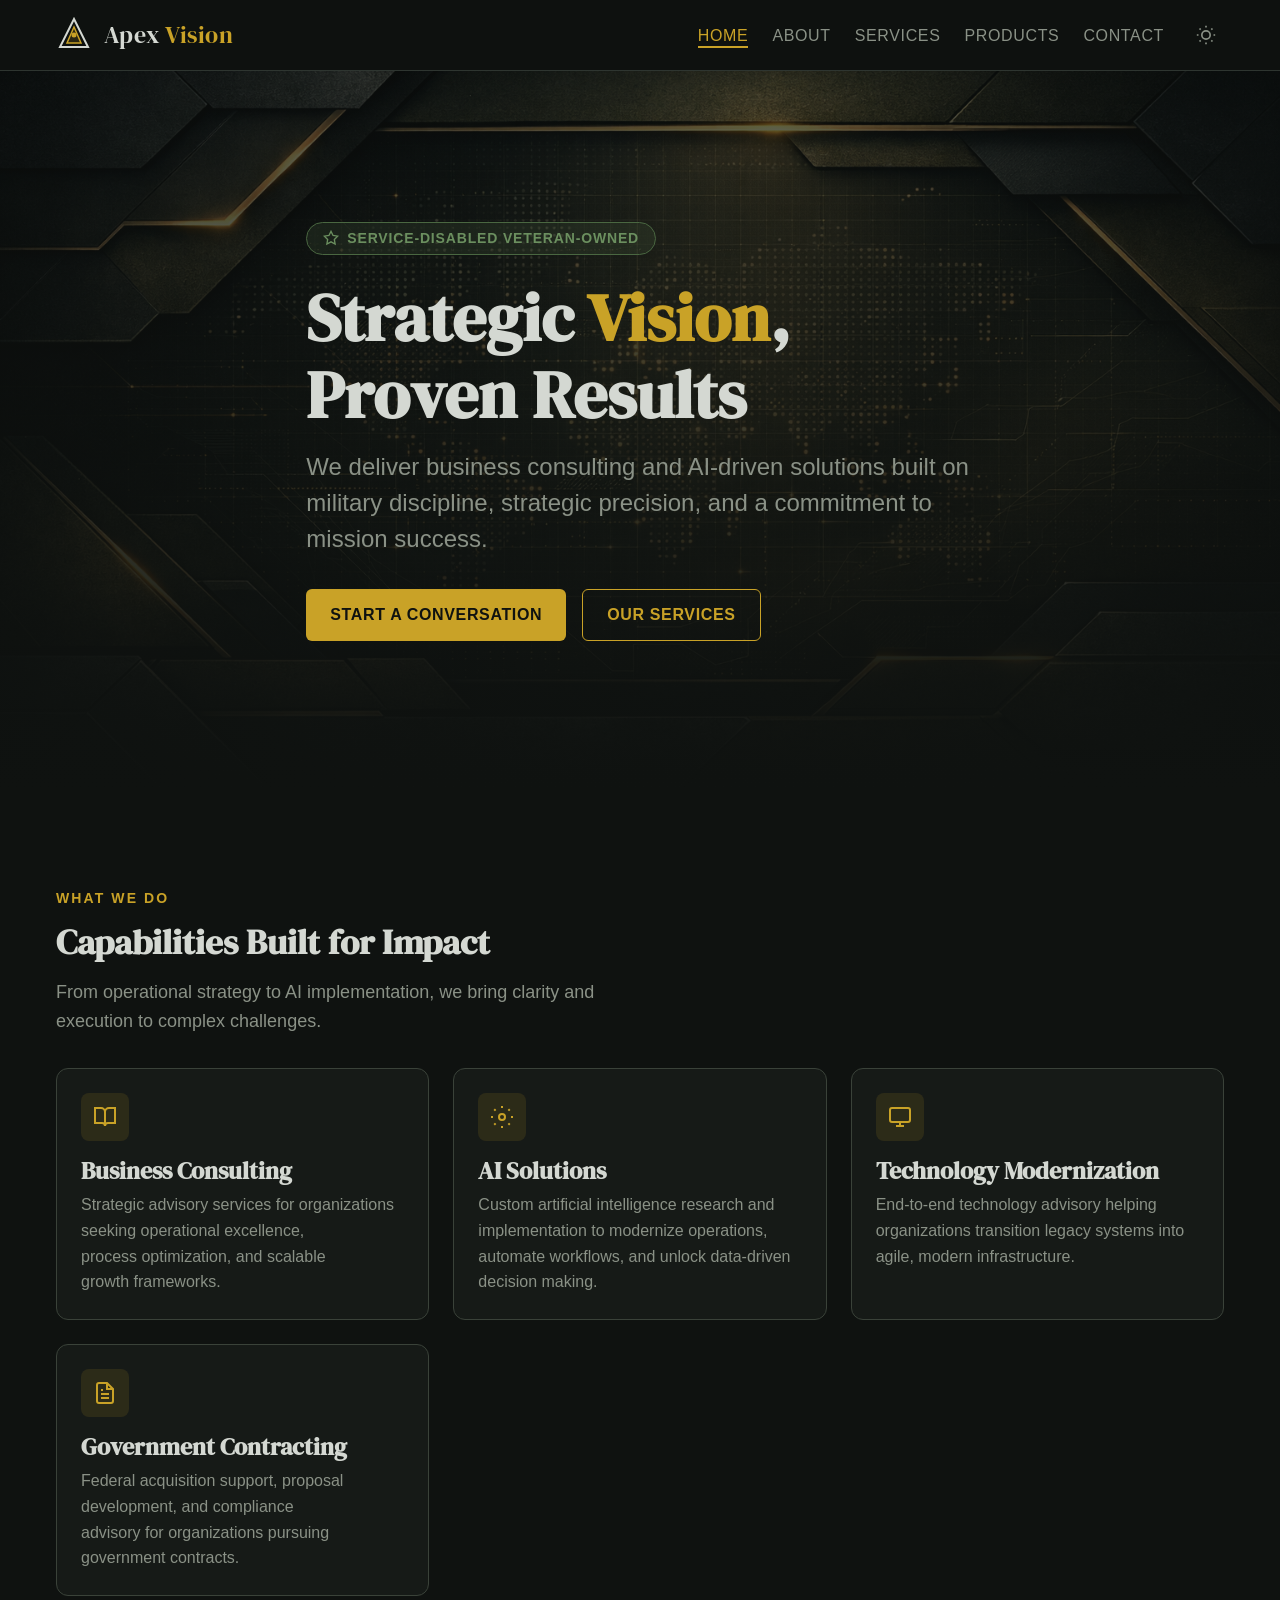
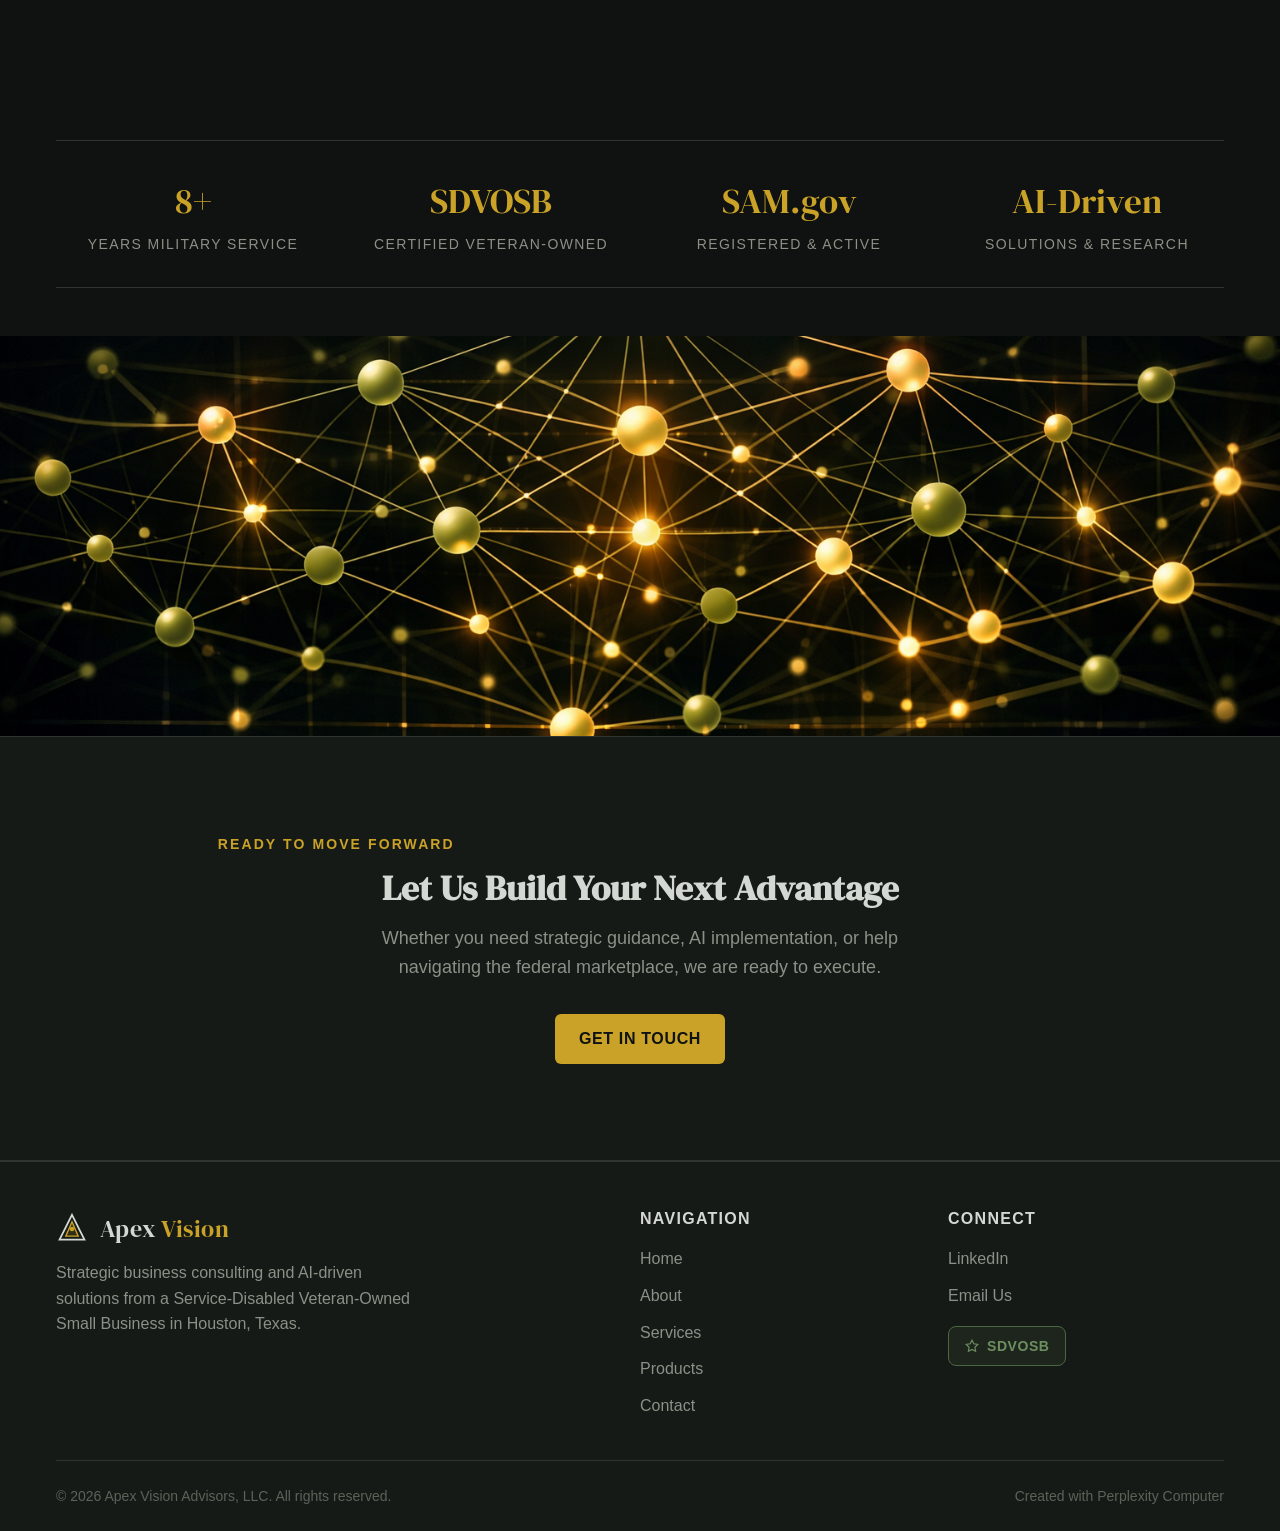
==== commit 67c5d4c1: "Add Products page with Gumroad buy links, update nav across all pages - New products.html with AI Re" ====
--- a/index.html
+++ b/index.html
@@ -31,7 +31,7 @@
 <!-- Navigation -->
 <nav class="nav" role="navigation" aria-label="Main navigation">
   <div class="nav-inner">
-    <a href="./index.html" class="nav-logo" aria-label="Apex Vision Advisors Home">
+    <a aria-label='Apex Vision Advisors Home' class='nav-logo' href='/'>
       <svg width="36" height="36" viewBox="0 0 36 36" fill="none" aria-hidden="true">
         <path d="M18 2L32 30H4L18 2Z" stroke="currentColor" stroke-width="2" fill="none"/>
         <path d="M18 10L25 26H11L18 10Z" stroke="var(--color-primary)" stroke-width="1.5" fill="oklch(from var(--color-primary) l c h / 0.15)"/>
@@ -43,10 +43,11 @@
       <span></span><span></span><span></span>
     </button>
     <ul class="nav-links" role="list">
-      <li><a href="./index.html" class="active">Home</a></li>
-      <li><a href="./about.html">About</a></li>
-      <li><a href="./services.html">Services</a></li>
-      <li><a href="./contact.html">Contact</a></li>
+      <li><a class='active' href='/'>Home</a></li>
+      <li><a href='/about'>About</a></li>
+      <li><a href='/services'>Services</a></li>
+      <li><a href='/products'>Products</a></li>
+      <li><a href='/contact'>Contact</a></li>
       <li>
         <button class="theme-toggle" data-theme-toggle aria-label="Switch to light mode">
           <svg width="20" height="20" viewBox="0 0 24 24" fill="none" stroke="currentColor" stroke-width="2">
@@ -71,8 +72,8 @@
     <h1>Strategic <span class="gold">Vision</span>, Proven Results</h1>
     <p class="hero-sub">We deliver business consulting and AI-driven solutions built on military discipline, strategic precision, and a commitment to mission success.</p>
     <div class="hero-actions">
-      <a href="./contact.html" class="btn btn-primary">Start a Conversation</a>
-      <a href="./services.html" class="btn btn-outline">Our Services</a>
+      <a class='btn btn-primary' href='/contact'>Start a Conversation</a>
+      <a class='btn btn-outline' href='/services'>Our Services</a>
     </div>
   </div>
 </section>
@@ -153,7 +154,7 @@
     <h2 class="section-title reveal">Let Us Build Your Next Advantage</h2>
     <p class="section-desc reveal">Whether you need strategic guidance, AI implementation, or help navigating the federal marketplace, we are ready to execute.</p>
     <div style="margin-top:var(--space-8);" class="reveal">
-      <a href="./contact.html" class="btn btn-primary">Get in Touch</a>
+      <a class='btn btn-primary' href='/contact'>Get in Touch</a>
     </div>
   </div>
 </section>
@@ -163,7 +164,7 @@
   <div class="container">
     <div class="footer-grid">
       <div class="footer-brand">
-        <a href="./index.html" class="nav-logo" aria-label="Apex Vision Advisors Home">
+        <a aria-label='Apex Vision Advisors Home' class='nav-logo' href='/'>
           <svg width="32" height="32" viewBox="0 0 36 36" fill="none" aria-hidden="true">
             <path d="M18 2L32 30H4L18 2Z" stroke="currentColor" stroke-width="2" fill="none"/>
             <path d="M18 10L25 26H11L18 10Z" stroke="var(--color-primary)" stroke-width="1.5" fill="oklch(from var(--color-primary) l c h / 0.15)"/>
@@ -176,10 +177,11 @@
       <div>
         <h4>Navigation</h4>
         <ul class="footer-links" role="list">
-          <li><a href="./index.html">Home</a></li>
-          <li><a href="./about.html">About</a></li>
-          <li><a href="./services.html">Services</a></li>
-          <li><a href="./contact.html">Contact</a></li>
+          <li><a href='/'>Home</a></li>
+          <li><a href='/about'>About</a></li>
+          <li><a href='/services'>Services</a></li>
+          <li><a href='/products'>Products</a></li>
+          <li><a href='/contact'>Contact</a></li>
         </ul>
       </div>
       <div>
--- a/style.css
+++ b/style.css
@@ -868,3 +868,191 @@
     font-size: var(--text-lg);
   }
 }
+
+/* ========== PRODUCTS PAGE ========== */
+
+/* Products grid */
+.products-grid {
+  display: grid;
+  grid-template-columns: repeat(2, 1fr);
+  gap: var(--space-8);
+}
+@media (max-width: 768px) {
+  .products-grid {
+    grid-template-columns: 1fr;
+    gap: var(--space-6);
+  }
+}
+
+/* Product card */
+.product-card {
+  background: var(--color-surface);
+  border: 1px solid var(--color-border);
+  border-radius: var(--radius-lg);
+  padding: var(--space-8);
+  display: flex;
+  flex-direction: column;
+  transition: all var(--transition-interactive);
+  position: relative;
+}
+.product-card:hover {
+  border-color: var(--color-primary);
+  box-shadow: 0 0 32px oklch(from var(--color-primary) l c h / 0.1);
+  transform: translateY(-3px);
+}
+@media (max-width: 768px) {
+  .product-card {
+    padding: var(--space-6);
+  }
+}
+
+/* Product card header */
+.product-card-header {
+  display: flex;
+  align-items: flex-start;
+  justify-content: space-between;
+  margin-bottom: var(--space-5);
+}
+
+/* Product icon */
+.product-icon {
+  width: 56px;
+  height: 56px;
+  background: oklch(from var(--color-primary) l c h / 0.12);
+  border-radius: var(--radius-md);
+  display: flex;
+  align-items: center;
+  justify-content: center;
+  color: var(--color-primary);
+}
+.product-icon svg {
+  width: 28px;
+  height: 28px;
+}
+
+/* Product tag */
+.product-tag {
+  display: inline-flex;
+  align-items: center;
+  padding: var(--space-1) var(--space-3);
+  background: oklch(from var(--color-primary) l c h / 0.15);
+  border: 1px solid oklch(from var(--color-primary) l c h / 0.3);
+  border-radius: var(--radius-full);
+  font-size: 0.6875rem;
+  font-weight: 700;
+  letter-spacing: 0.1em;
+  text-transform: uppercase;
+  color: var(--color-primary);
+}
+
+/* Product title */
+.product-title {
+  font-family: var(--font-display);
+  font-size: var(--text-xl);
+  color: var(--color-text);
+  margin-bottom: var(--space-3);
+}
+
+/* Product price */
+.product-price {
+  font-family: var(--font-display);
+  font-size: var(--text-2xl);
+  color: var(--color-primary);
+  margin-bottom: var(--space-4);
+  line-height: 1;
+}
+
+/* Product description */
+.product-desc {
+  font-size: var(--text-sm);
+  color: var(--color-text-muted);
+  line-height: 1.7;
+  margin-bottom: var(--space-6);
+}
+
+/* What's included */
+.product-includes {
+  margin-bottom: var(--space-6);
+  flex: 1;
+}
+.product-includes h4 {
+  font-size: var(--text-xs);
+  font-weight: 600;
+  text-transform: uppercase;
+  letter-spacing: 0.1em;
+  color: var(--color-text);
+  margin-bottom: var(--space-4);
+  padding-bottom: var(--space-2);
+  border-bottom: 1px solid var(--color-divider);
+}
+.product-includes ul {
+  list-style: none;
+  display: flex;
+  flex-direction: column;
+  gap: var(--space-3);
+}
+.product-includes li {
+  display: flex;
+  align-items: flex-start;
+  gap: var(--space-3);
+  font-size: var(--text-sm);
+  color: var(--color-text-muted);
+  line-height: 1.5;
+}
+.product-includes li svg {
+  flex-shrink: 0;
+  margin-top: 2px;
+}
+
+/* Product CTA */
+.product-cta {
+  margin-top: auto;
+}
+.product-btn {
+  width: 100%;
+  justify-content: center;
+  padding: var(--space-4) var(--space-6);
+  font-size: var(--text-sm);
+}
+.product-note {
+  text-align: center;
+  font-size: var(--text-xs);
+  color: var(--color-text-faint);
+  margin-top: var(--space-3);
+}
+
+/* Trust grid */
+.trust-grid {
+  display: flex;
+  justify-content: center;
+  gap: var(--space-10);
+  margin-top: var(--space-10);
+  flex-wrap: wrap;
+}
+.trust-item {
+  display: flex;
+  flex-direction: column;
+  align-items: center;
+  gap: var(--space-3);
+}
+.trust-icon {
+  width: 48px;
+  height: 48px;
+  background: oklch(from var(--color-primary) l c h / 0.12);
+  border-radius: var(--radius-full);
+  display: flex;
+  align-items: center;
+  justify-content: center;
+  color: var(--color-primary);
+}
+.trust-icon svg {
+  width: 22px;
+  height: 22px;
+}
+.trust-label {
+  font-size: var(--text-xs);
+  font-weight: 600;
+  letter-spacing: 0.08em;
+  text-transform: uppercase;
+  color: var(--color-text-muted);
+}
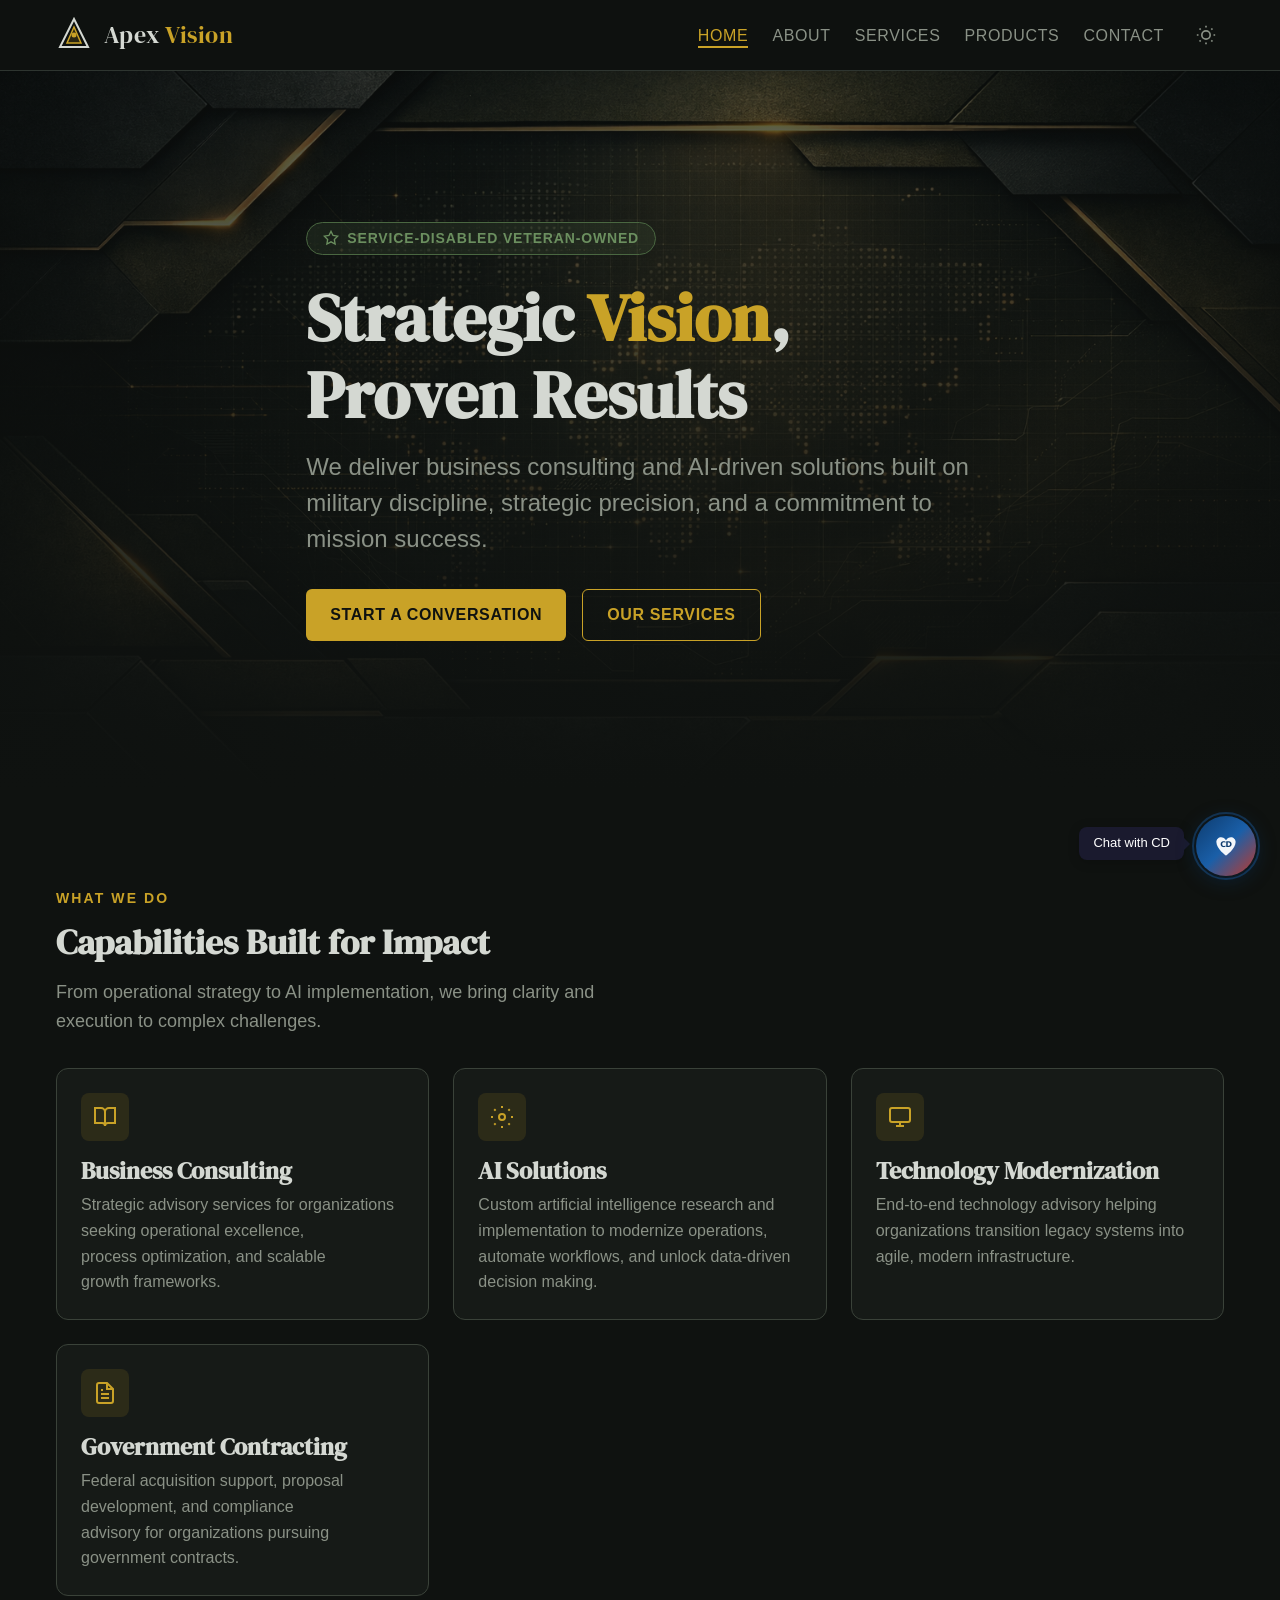
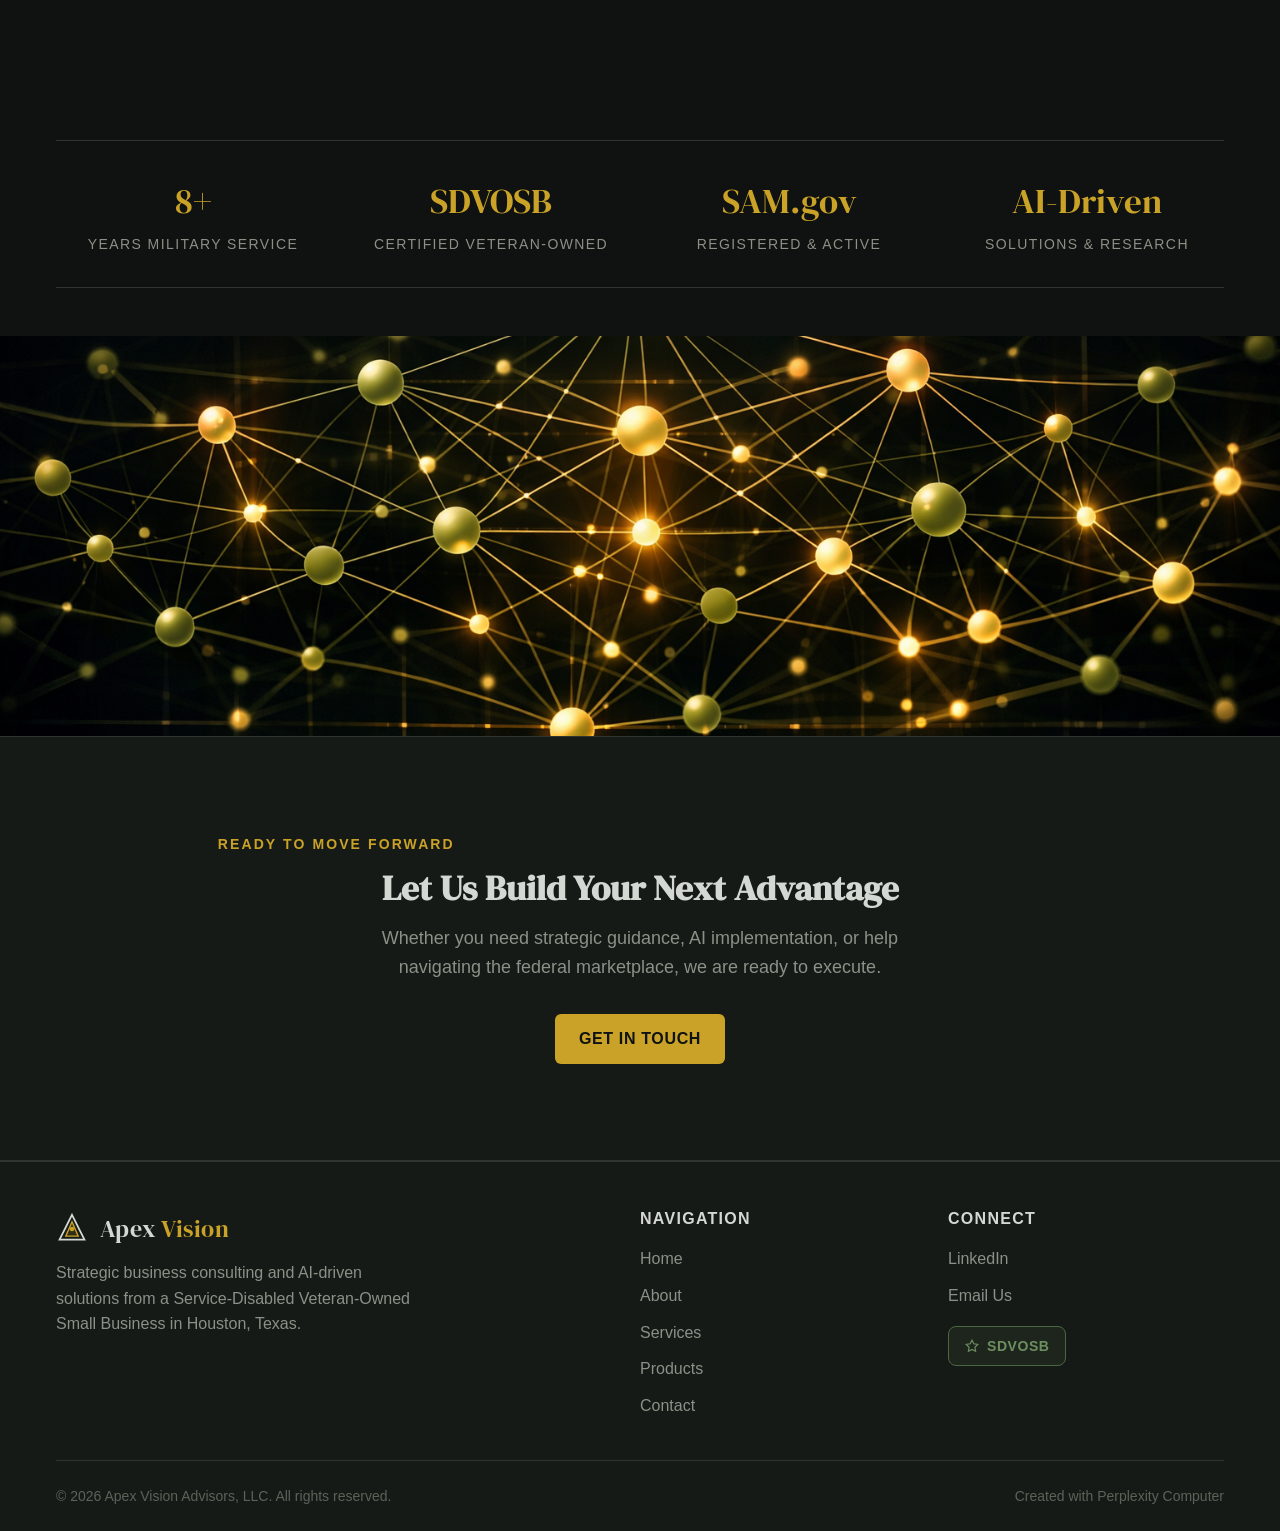
==== commit 1a6c7625: "Add CD Chatbot widget — floating therapist chat bubble on all pages" ====
--- a/index.html
+++ b/index.html
@@ -25,6 +25,7 @@
 <meta property="og:type" content="website">
 <link rel="stylesheet" href="./base.css">
 <link rel="stylesheet" href="./style.css">
+<link rel="stylesheet" href="./cd-chatbot-widget.css">
 </head>
 <body>
 
@@ -206,5 +207,6 @@
 </footer>
 
 <script src="./app.js"></script>
+<script src="./cd-chatbot-widget.js"></script>
 </body>
 </html>
--- a/cd-chatbot-widget.css
+++ b/cd-chatbot-widget.css
@@ -0,0 +1,170 @@
+/* CD Chatbot Widget — Floating chat bubble + iframe overlay */
+
+/* Floating trigger button — bottom right */
+.cd-widget-trigger {
+  position: fixed;
+  bottom: 24px;
+  right: 24px;
+  z-index: 99998;
+  width: 60px;
+  height: 60px;
+  border-radius: 50%;
+  border: none;
+  cursor: pointer;
+  background: linear-gradient(135deg, #0d3b6e 0%, #1a5fa8 50%, #c0392b 100%);
+  box-shadow: 0 4px 20px rgba(13, 59, 110, 0.4), 0 2px 8px rgba(0,0,0,0.2);
+  display: flex;
+  align-items: center;
+  justify-content: center;
+  transition: transform 0.25s cubic-bezier(0.16, 1, 0.3, 1),
+              box-shadow 0.25s cubic-bezier(0.16, 1, 0.3, 1);
+  padding: 0;
+}
+
+.cd-widget-trigger:hover {
+  transform: scale(1.08);
+  box-shadow: 0 6px 28px rgba(13, 59, 110, 0.5), 0 3px 12px rgba(0,0,0,0.25);
+}
+
+.cd-widget-trigger:active {
+  transform: scale(0.96);
+}
+
+/* Pulse ring animation on load */
+.cd-widget-trigger::before {
+  content: '';
+  position: absolute;
+  inset: -4px;
+  border-radius: 50%;
+  border: 2px solid rgba(26, 95, 168, 0.4);
+  animation: cdPulse 2.5s ease-out infinite;
+}
+
+@keyframes cdPulse {
+  0% { transform: scale(1); opacity: 1; }
+  70% { transform: scale(1.25); opacity: 0; }
+  100% { transform: scale(1.25); opacity: 0; }
+}
+
+/* Stop pulse after widget has been opened once */
+.cd-widget-trigger.cd-opened::before {
+  display: none;
+}
+
+/* Icons inside the trigger */
+.cd-widget-trigger svg {
+  width: 28px;
+  height: 28px;
+  transition: opacity 0.2s ease, transform 0.2s ease;
+}
+
+.cd-widget-trigger .cd-icon-chat { opacity: 1; transform: scale(1); }
+.cd-widget-trigger .cd-icon-close { position: absolute; opacity: 0; transform: scale(0.5); }
+
+.cd-widget-trigger.cd-active .cd-icon-chat { opacity: 0; transform: scale(0.5); }
+.cd-widget-trigger.cd-active .cd-icon-close { opacity: 1; transform: scale(1); }
+
+/* Chat window container */
+.cd-widget-window {
+  position: fixed;
+  bottom: 96px;
+  right: 24px;
+  z-index: 99999;
+  width: 400px;
+  height: 580px;
+  max-height: calc(100dvh - 120px);
+  max-width: calc(100vw - 32px);
+  border-radius: 16px;
+  overflow: hidden;
+  box-shadow: 0 12px 48px rgba(0,0,0,0.25), 0 4px 16px rgba(0,0,0,0.15);
+  opacity: 0;
+  transform: translateY(16px) scale(0.95);
+  pointer-events: none;
+  transition: opacity 0.3s cubic-bezier(0.16, 1, 0.3, 1),
+              transform 0.3s cubic-bezier(0.16, 1, 0.3, 1);
+  border: 1px solid rgba(255,255,255,0.1);
+}
+
+.cd-widget-window.cd-visible {
+  opacity: 1;
+  transform: translateY(0) scale(1);
+  pointer-events: auto;
+}
+
+.cd-widget-window iframe {
+  width: 100%;
+  height: 100%;
+  border: none;
+  background: #f0f4f8;
+}
+
+/* Tooltip / label on hover */
+.cd-widget-label {
+  position: fixed;
+  bottom: 40px;
+  right: 96px;
+  z-index: 99997;
+  background: #1a1a2e;
+  color: #fff;
+  font-size: 13px;
+  font-weight: 500;
+  font-family: -apple-system, BlinkMacSystemFont, 'Segoe UI', sans-serif;
+  padding: 6px 14px;
+  border-radius: 8px;
+  white-space: nowrap;
+  box-shadow: 0 2px 12px rgba(0,0,0,0.2);
+  opacity: 0;
+  transform: translateX(8px);
+  pointer-events: none;
+  transition: opacity 0.2s ease, transform 0.2s ease;
+}
+
+.cd-widget-trigger:hover ~ .cd-widget-label:not(.cd-hidden),
+.cd-widget-label.cd-show {
+  opacity: 1;
+  transform: translateX(0);
+}
+
+.cd-widget-label.cd-hidden {
+  display: none;
+}
+
+.cd-widget-label::after {
+  content: '';
+  position: absolute;
+  right: -6px;
+  top: 50%;
+  transform: translateY(-50%);
+  border: 6px solid transparent;
+  border-left-color: #1a1a2e;
+  border-right: none;
+}
+
+/* Mobile adjustments */
+@media (max-width: 480px) {
+  .cd-widget-window {
+    bottom: 0;
+    right: 0;
+    width: 100vw;
+    height: 100dvh;
+    max-height: 100dvh;
+    max-width: 100vw;
+    border-radius: 0;
+  }
+
+  .cd-widget-trigger {
+    bottom: 16px;
+    right: 16px;
+    width: 54px;
+    height: 54px;
+  }
+
+  .cd-widget-trigger svg {
+    width: 24px;
+    height: 24px;
+  }
+
+  .cd-widget-label {
+    display: none;
+  }
+}
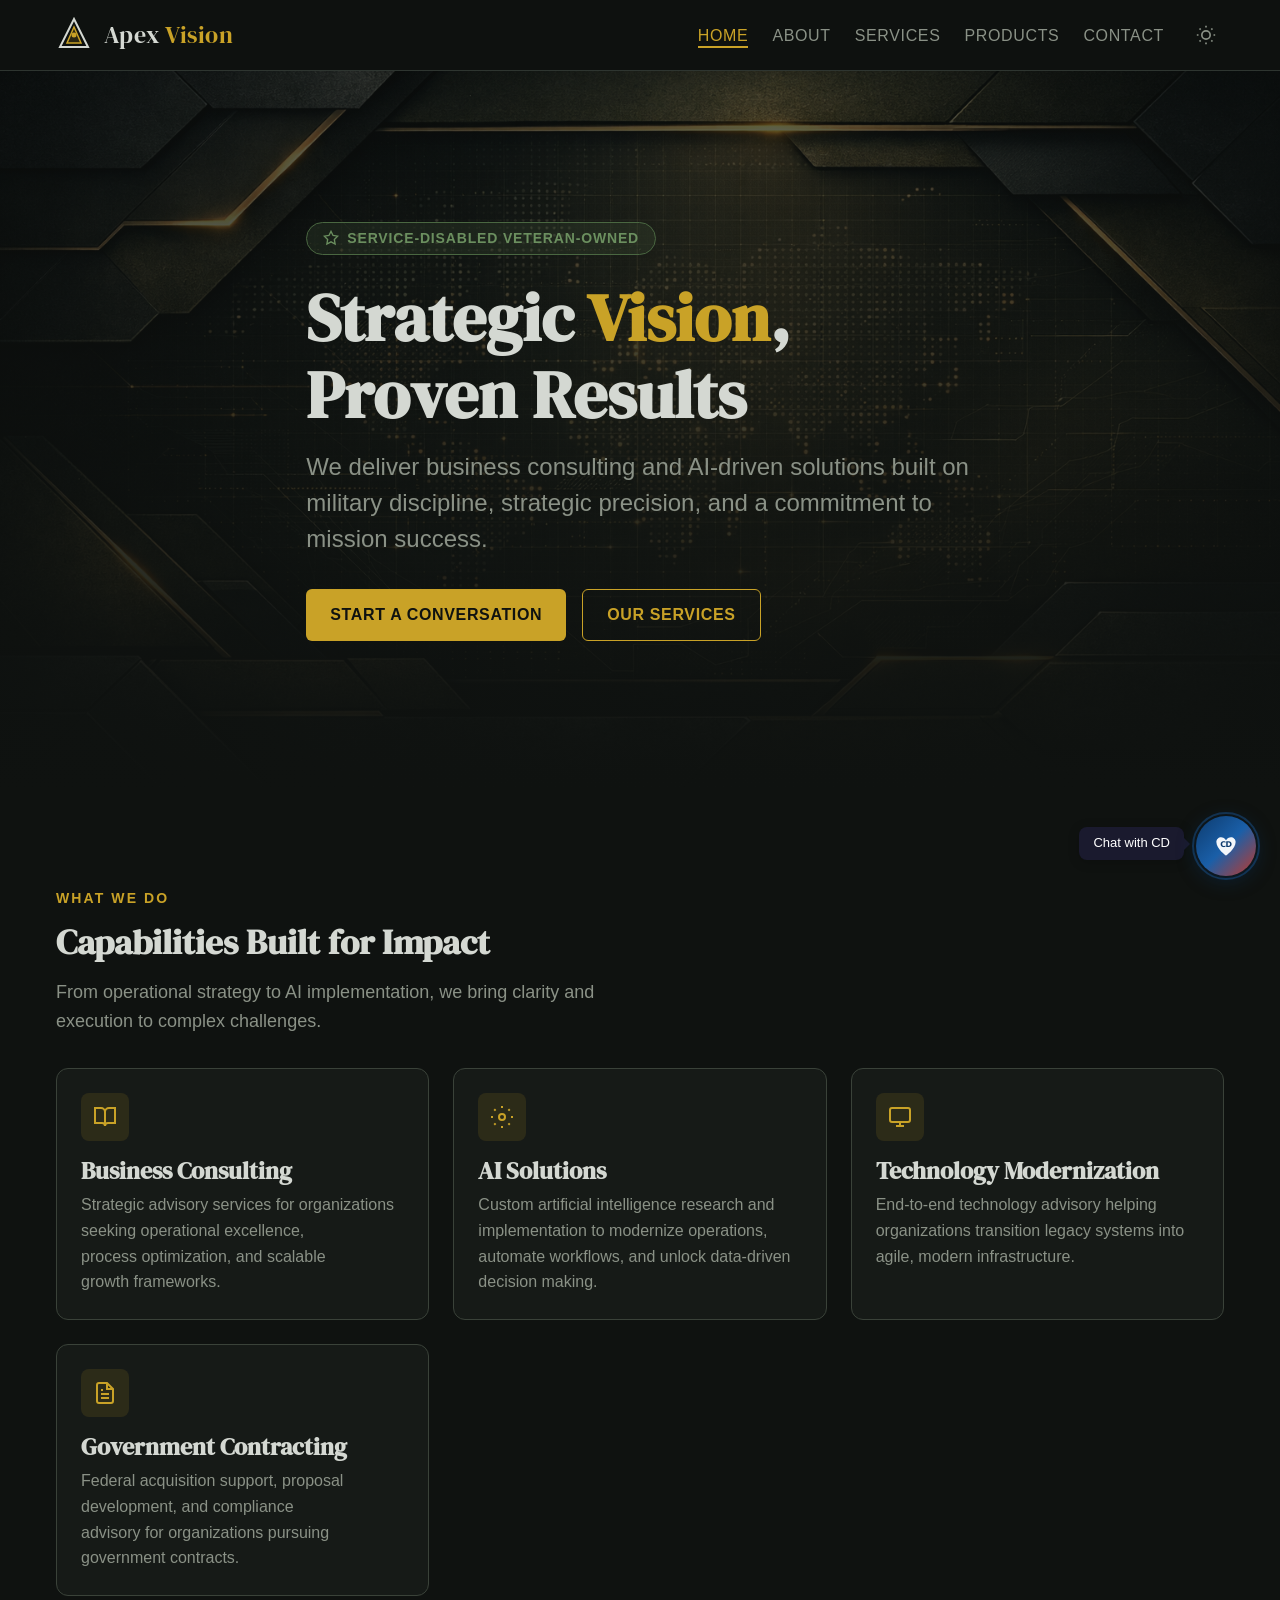
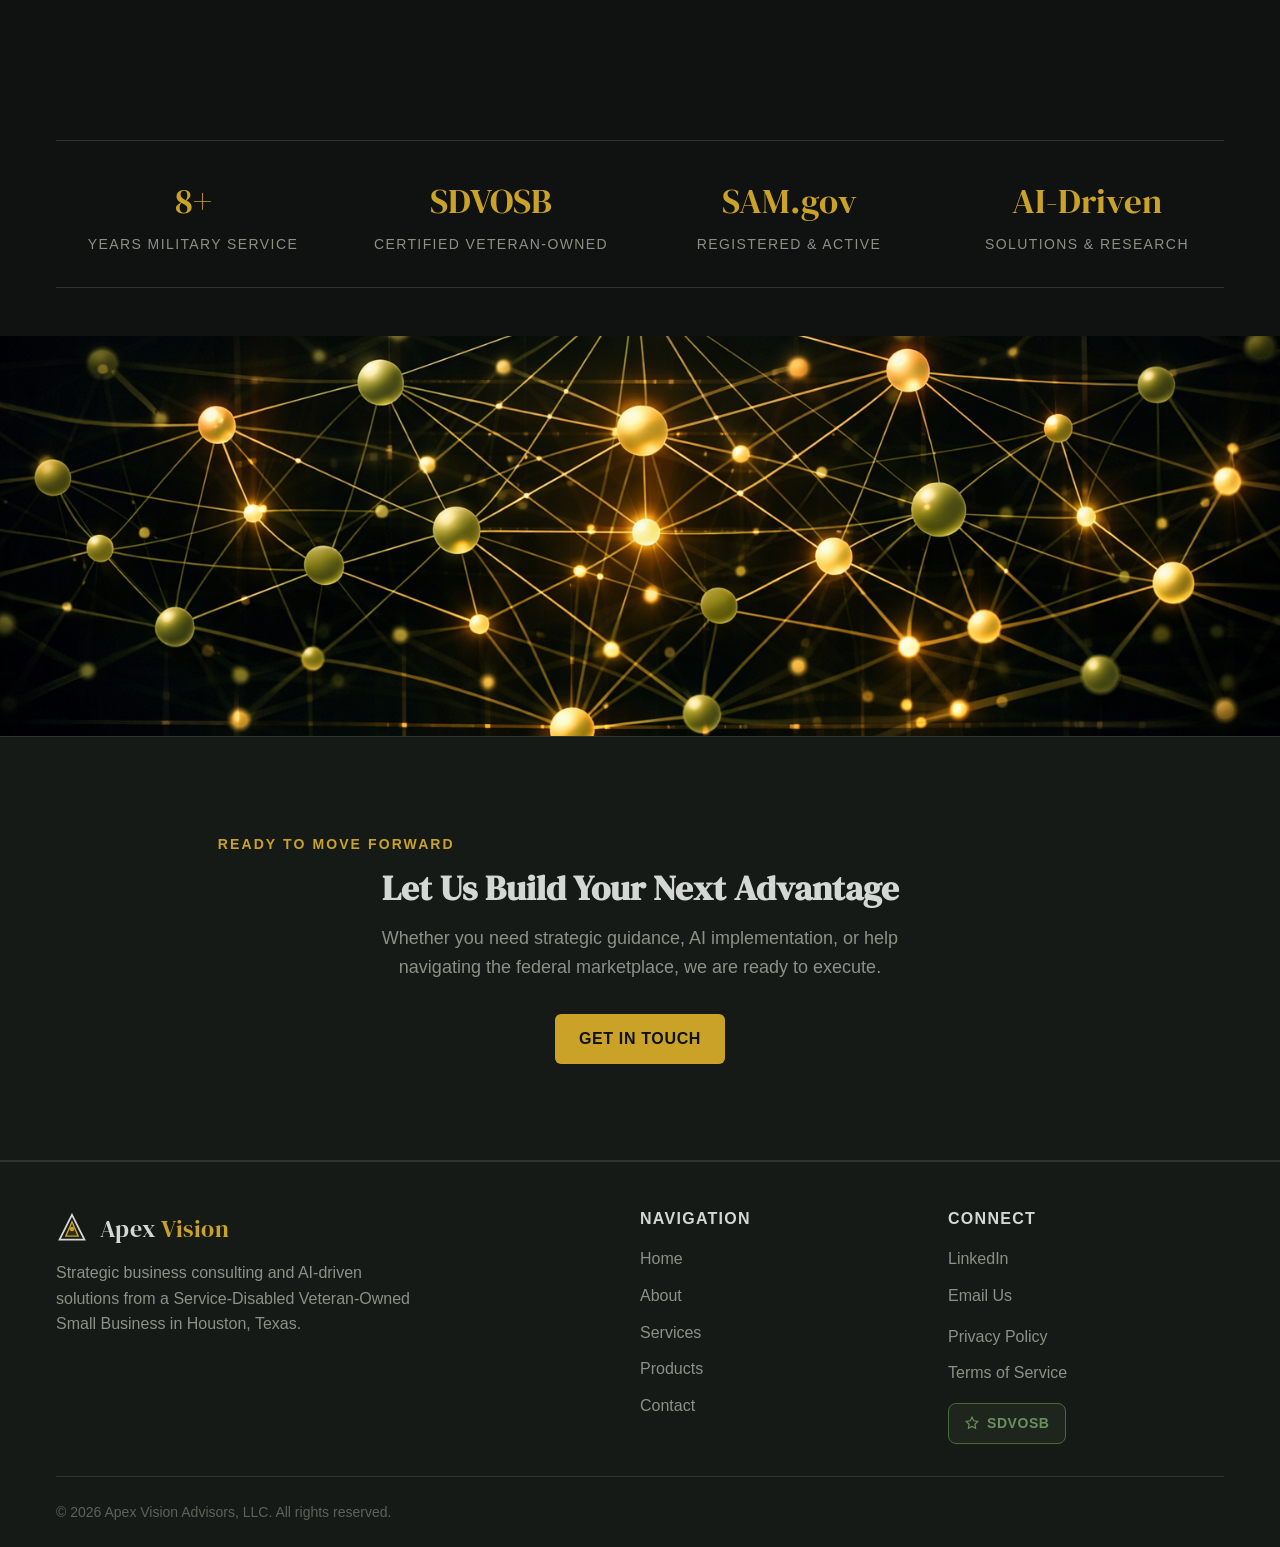
==== commit d47db7f7: "Fix contact form, add favicon/OG image, privacy & terms pages, remove third-party branding - Contact" ====
--- a/index.html
+++ b/index.html
@@ -1,20 +1,6 @@
 <!DOCTYPE html>
 <html lang="en" data-theme="dark">
 <head>
-<!--
-   ______                            __
-  / ____/___  ____ ___  ____  __  __/ /____  _____
- / /   / __ \/ __ `__ \/ __ \/ / / / __/ _ \/ ___/
-/ /___/ /_/ / / / / / / /_/ / /_/ / /_/  __/ /
-\____/\____/_/ /_/ /_/ .___/\__,_/\__/\___/_/
-                    /_/
-        Created with Perplexity Computer
-        https://www.perplexity.ai/computer
--->
-<meta name="generator" content="Perplexity Computer">
-<meta name="author" content="Perplexity Computer">
-<meta property="og:see_also" content="https://www.perplexity.ai/computer">
-<link rel="author" href="https://www.perplexity.ai/computer">
 
 <meta charset="UTF-8">
 <meta name="viewport" content="width=device-width, initial-scale=1.0">
@@ -23,6 +9,9 @@
 <meta property="og:title" content="Apex Vision Advisors — Business Consulting & AI Solutions">
 <meta property="og:description" content="Service-Disabled Veteran-Owned consulting firm specializing in business strategy and artificial intelligence.">
 <meta property="og:type" content="website">
+<meta property="og:image" content="https://theapexvisionadvisors.com/assets/og-image.png">
+<link rel="icon" href="./assets/favicon.svg" type="image/svg+xml">
+<link rel="apple-touch-icon" href="./assets/favicon-180.svg">
 <link rel="stylesheet" href="./base.css">
 <link rel="stylesheet" href="./style.css">
 <link rel="stylesheet" href="./cd-chatbot-widget.css">
@@ -191,6 +180,10 @@
           <li><a href="https://www.linkedin.com/in/mr-jones2/" target="_blank" rel="noopener noreferrer">LinkedIn</a></li>
           <li><a href="mailto:apexvisionadvisors@gmail.com">Email Us</a></li>
         </ul>
+        <ul class="footer-links" role="list" style="margin-top:var(--space-3);">
+          <li><a href="/privacy">Privacy Policy</a></li>
+          <li><a href="/terms">Terms of Service</a></li>
+        </ul>
         <div style="margin-top:var(--space-4);">
           <span class="sdvosb-badge">
             <svg width="14" height="14" viewBox="0 0 24 24" fill="none" stroke="currentColor" stroke-width="2"><path d="M12 2l3.09 6.26L22 9.27l-5 4.87 1.18 6.88L12 17.77l-6.18 3.25L7 14.14 2 9.27l6.91-1.01L12 2z"/></svg>
@@ -201,7 +194,6 @@
     </div>
     <div class="footer-bottom">
       <p>&copy; 2026 Apex Vision Advisors, LLC. All rights reserved.</p>
-      <a href="https://www.perplexity.ai/computer" target="_blank" rel="noopener noreferrer">Created with Perplexity Computer</a>
     </div>
   </div>
 </footer>
--- a/style.css
+++ b/style.css
@@ -1056,3 +1056,40 @@
   text-transform: uppercase;
   color: var(--color-text-muted);
 }
+
+/* --- Legal Content Pages --- */
+.legal-content h2 {
+  font-family: var(--font-heading);
+  font-size: var(--text-lg);
+  margin-top: var(--space-8);
+  margin-bottom: var(--space-4);
+  color: var(--color-text);
+}
+.legal-content h2:first-child {
+  margin-top: 0;
+}
+.legal-content h3 {
+  font-size: var(--text-base);
+  font-weight: 600;
+  margin-top: var(--space-6);
+  margin-bottom: var(--space-3);
+  color: var(--color-text);
+}
+.legal-content p {
+  color: var(--color-text-muted);
+  margin-bottom: var(--space-4);
+  line-height: 1.7;
+}
+.legal-content a {
+  color: var(--color-primary);
+  text-decoration: underline;
+  text-underline-offset: 3px;
+}
+.legal-content a:hover {
+  color: var(--color-text);
+}
+.legal-content ul li {
+  color: var(--color-text-muted);
+  margin-bottom: var(--space-2);
+  line-height: 1.6;
+}
